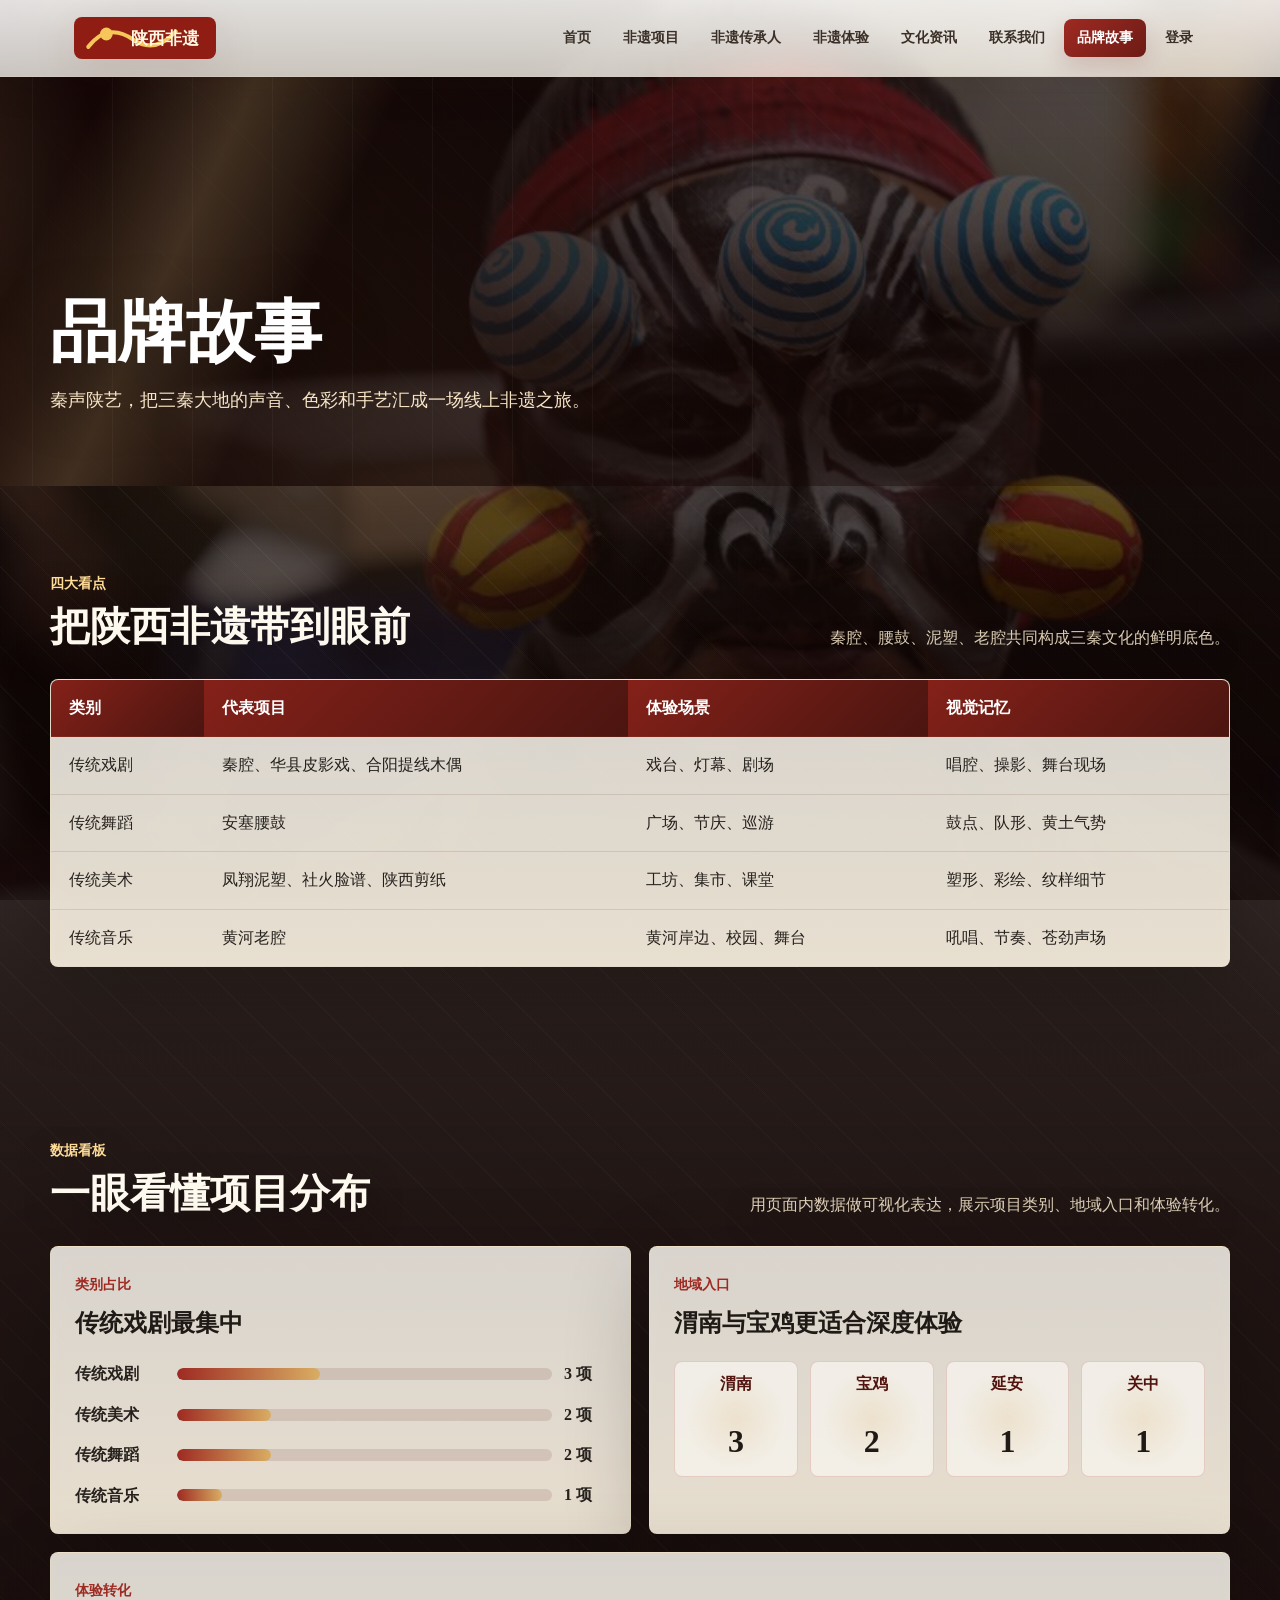
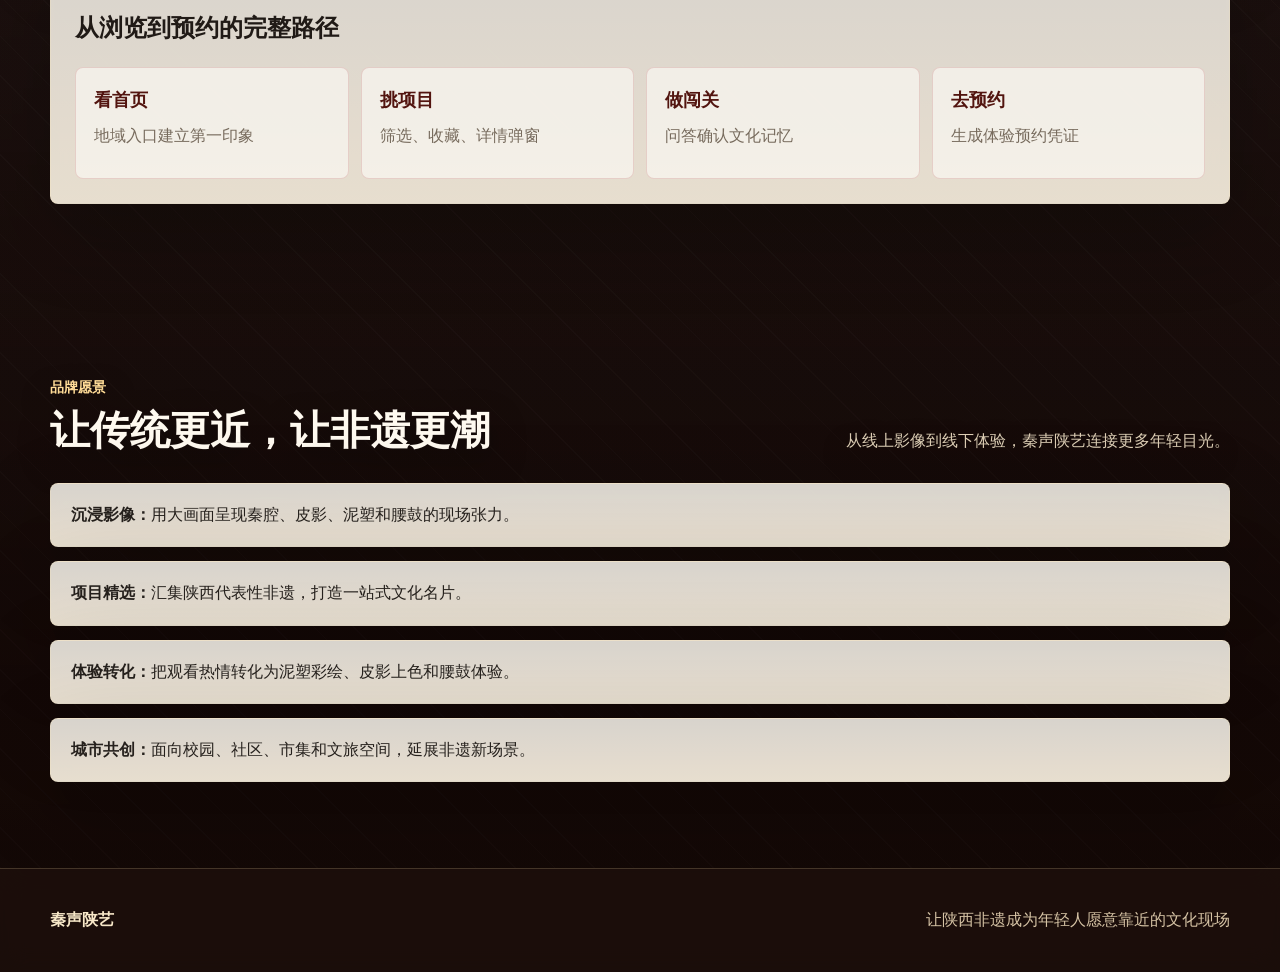
==== about.html @ 2eaa3733 "完善陕西非遗网站" ====
<!DOCTYPE html>
<html lang="zh-CN">
<head>
  <meta charset="UTF-8">
  <meta name="viewport" content="width=device-width, initial-scale=1.0">
  <title>品牌故事 - 陕西非遗传播与互动平台</title>
  <link rel="stylesheet" href="css/reset.css?v=20260601a">
  <link rel="stylesheet" href="css/common.css?v=20260605b">
  <link rel="stylesheet" href="css/pages.css?v=20260605e">
  <link rel="stylesheet" href="css/responsive.css?v=20260605a">
</head>
<body class="about-body immersive-body">
  <header class="site-header">
    <nav class="nav-wrap">
      <a class="brand" href="index.html"><img src="img/logo.svg" alt="秦声陕艺 logo"></a>
      <button class="nav-toggle" type="button" aria-label="打开导航" aria-expanded="false">☰</button>
      <ul class="nav-list">
        <li><a class="nav-link" href="index.html">首页</a></li>
        <li><a class="nav-link" href="projects.html">非遗项目</a></li>
        <li><a class="nav-link" href="inheritors.html">非遗传承人</a></li>
        <li><a class="nav-link" href="experience.html">非遗体验</a></li>
        <li><a class="nav-link" href="news.html">文化资讯</a></li>
        <li><a class="nav-link" href="contact.html">联系我们</a></li>
        <li><a class="nav-link" href="about.html">品牌故事</a></li>
        <li><a class="nav-link" href="login.html">登录</a></li>
      </ul>
    </nav>
  </header>
  <main class="main immersive-page about-page">
    <section class="page-hero about-hero">
      <div class="container">
        <h1>品牌故事</h1>
        <p>秦声陕艺，把三秦大地的声音、色彩和手艺汇成一场线上非遗之旅。</p>
      </div>
    </section>
    <section class="section">
      <div class="container">
        <div class="section-head">
          <div>
            <p class="eyebrow">四大看点</p>
            <h2 class="section-title">把陕西非遗带到眼前</h2>
          </div>
          <p class="section-desc">秦腔、腰鼓、泥塑、老腔共同构成三秦文化的鲜明底色。</p>
        </div>
        <div class="table-wrap">
          <table>
            <thead>
              <tr>
                <th>类别</th>
                <th>代表项目</th>
                <th>体验场景</th>
                <th>视觉记忆</th>
              </tr>
            </thead>
            <tbody>
              <tr><td>传统戏剧</td><td>秦腔、华县皮影戏、合阳提线木偶</td><td>戏台、灯幕、剧场</td><td>唱腔、操影、舞台现场</td></tr>
              <tr><td>传统舞蹈</td><td>安塞腰鼓</td><td>广场、节庆、巡游</td><td>鼓点、队形、黄土气势</td></tr>
              <tr><td>传统美术</td><td>凤翔泥塑、社火脸谱、陕西剪纸</td><td>工坊、集市、课堂</td><td>塑形、彩绘、纹样细节</td></tr>
              <tr><td>传统音乐</td><td>黄河老腔</td><td>黄河岸边、校园、舞台</td><td>吼唱、节奏、苍劲声场</td></tr>
            </tbody>
          </table>
        </div>
      </div>
    </section>
    <section class="section stats-section">
      <div class="container">
        <div class="section-head">
          <div>
            <p class="eyebrow">数据看板</p>
            <h2 class="section-title">一眼看懂项目分布</h2>
          </div>
          <p class="section-desc">用页面内数据做可视化表达，展示项目类别、地域入口和体验转化。</p>
        </div>
        <div class="stats-grid">
          <article class="stat-panel">
            <span>类别占比</span>
            <h3>传统戏剧最集中</h3>
            <div class="stat-bars">
              <div class="stat-bar" style="--value: 38%"><b>传统戏剧</b><i></i><em>3 项</em></div>
              <div class="stat-bar" style="--value: 25%"><b>传统美术</b><i></i><em>2 项</em></div>
              <div class="stat-bar" style="--value: 25%"><b>传统舞蹈</b><i></i><em>2 项</em></div>
              <div class="stat-bar" style="--value: 12%"><b>传统音乐</b><i></i><em>1 项</em></div>
            </div>
          </article>
          <article class="stat-panel">
            <span>地域入口</span>
            <h3>渭南与宝鸡更适合深度体验</h3>
            <div class="region-rings" aria-label="地域项目分布">
              <div><strong>渭南</strong><b>3</b></div>
              <div><strong>宝鸡</strong><b>2</b></div>
              <div><strong>延安</strong><b>1</b></div>
              <div><strong>关中</strong><b>1</b></div>
            </div>
          </article>
          <article class="stat-panel wide">
            <span>体验转化</span>
            <h3>从浏览到预约的完整路径</h3>
            <ol class="flow-steps">
              <li><b>看首页</b><span>地域入口建立第一印象</span></li>
              <li><b>挑项目</b><span>筛选、收藏、详情弹窗</span></li>
              <li><b>做闯关</b><span>问答确认文化记忆</span></li>
              <li><b>去预约</b><span>生成体验预约凭证</span></li>
            </ol>
          </article>
        </div>
      </div>
    </section>
    <section class="section alt">
      <div class="container">
        <div class="section-head">
          <div>
            <p class="eyebrow">品牌愿景</p>
            <h2 class="section-title">让传统更近，让非遗更潮</h2>
          </div>
          <p class="section-desc">从线上影像到线下体验，秦声陕艺连接更多年轻目光。</p>
        </div>
        <ul class="source-list">
          <li><strong>沉浸影像：</strong>用大画面呈现秦腔、皮影、泥塑和腰鼓的现场张力。</li>
          <li><strong>项目精选：</strong>汇集陕西代表性非遗，打造一站式文化名片。</li>
          <li><strong>体验转化：</strong>把观看热情转化为泥塑彩绘、皮影上色和腰鼓体验。</li>
          <li><strong>城市共创：</strong>面向校园、社区、市集和文旅空间，延展非遗新场景。</li>
        </ul>
      </div>
    </section>
  </main>
  <footer class="site-footer"><div class="footer-inner"><strong>秦声陕艺</strong><p>让陕西非遗成为年轻人愿意靠近的文化现场</p></div></footer>
  <script src="js/main.js?v=20260528d"></script>
</body>
</html>
---- css/common.css ----
:root {
  --red: #9e2a22;
  --red-dark: #52140f;
  --gold: #d9ad63;
  --teal: #164844;
  --ink: #201a16;
  --muted: #776b5d;
  --paper: #f5efe3;
  --white: #fffdfa;
  --line: rgba(107, 76, 45, 0.16);
  --line-strong: rgba(126, 88, 47, 0.28);
  --shadow: 0 24px 70px rgba(42, 25, 13, 0.14);
  --shadow-deep: 0 34px 100px rgba(25, 14, 8, 0.28);
  --motion: cubic-bezier(0.22, 1, 0.36, 1);
}

body {
  background:
    radial-gradient(circle at 10% 0%, rgba(217, 173, 99, 0.18), transparent 34rem),
    radial-gradient(circle at 92% 18%, rgba(22, 72, 68, 0.12), transparent 30rem),
    linear-gradient(180deg, #fbf7ef 0%, #f2eadc 100%);
}

body::before {
  content: "";
  position: fixed;
  inset: 0;
  z-index: -1;
  pointer-events: none;
  background-image:
    linear-gradient(rgba(86, 55, 26, 0.035) 1px, transparent 1px),
    linear-gradient(90deg, rgba(86, 55, 26, 0.026) 1px, transparent 1px);
  background-size: 46px 46px;
  mask-image: linear-gradient(180deg, rgba(0, 0, 0, 0.86), transparent 78%);
}

.site-header {
  position: fixed;
  top: 0;
  left: 0;
  z-index: 50;
  width: 100%;
  background:
    linear-gradient(180deg, rgba(255, 253, 250, 0.88), rgba(255, 249, 239, 0.78));
  border-bottom: 1px solid rgba(126, 88, 47, 0.16);
  box-shadow: 0 12px 38px rgba(45, 25, 12, 0.08);
  backdrop-filter: blur(18px) saturate(1.18);
}

.site-header::after {
  content: "";
  position: absolute;
  left: 0;
  right: 0;
  bottom: -1px;
  height: 1px;
  background: linear-gradient(90deg, transparent, rgba(199, 150, 65, 0.9), transparent);
  transform: translateX(-100%);
  animation: headerTrace 3600ms ease-in-out infinite;
}

.nav-wrap {
  display: flex;
  align-items: center;
  justify-content: space-between;
  gap: 24px;
  max-width: 1180px;
  height: 76px;
  margin: 0 auto;
  padding: 0 24px;
}

.brand {
  display: inline-flex;
  align-items: center;
  gap: 10px;
  font-weight: 800;
  color: var(--red-dark);
  white-space: nowrap;
}

.brand img {
  width: 142px;
  height: auto;
  filter: drop-shadow(0 10px 20px rgba(82, 20, 15, 0.1));
}

.nav-toggle {
  display: none;
  width: 42px;
  height: 42px;
  border: 1px solid var(--line);
  border-radius: 8px;
  background: var(--white);
  color: var(--red-dark);
}

.nav-list {
  display: flex;
  align-items: center;
  gap: 6px;
  padding: 0;
  list-style: none;
}

.nav-link {
  display: inline-flex;
  align-items: center;
  min-height: 38px;
  padding: 0 13px;
  border-radius: 8px;
  color: #3b3028;
  font-size: 14px;
  font-weight: 700;
  transition: color 180ms ease, background-color 180ms ease, transform 180ms ease, box-shadow 180ms ease;
}

.nav-link:hover,
.nav-link.active {
  color: #fff;
  background: linear-gradient(135deg, var(--red), #6d1b15);
  box-shadow: 0 10px 24px rgba(110, 29, 21, 0.18);
}

.nav-link:hover {
  transform: translateY(-1px);
}

.main {
  padding-top: 76px;
}

.section {
  padding: 86px 24px;
}

.section.alt {
  background:
    linear-gradient(135deg, rgba(255, 253, 250, 0.62), rgba(236, 223, 199, 0.68)),
    #f5eddd;
}

.container {
  max-width: 1180px;
  margin: 0 auto;
}

.section-head {
  display: flex;
  align-items: end;
  justify-content: space-between;
  gap: 24px;
  margin-bottom: 28px;
  animation: softRise 520ms var(--motion) both;
}

.eyebrow {
  margin-bottom: 8px;
  color: var(--red);
  font-size: 14px;
  font-weight: 800;
  letter-spacing: 0;
}

.section-title {
  color: var(--ink);
  font-size: 40px;
  line-height: 1.2;
  letter-spacing: 0;
}

.section-desc {
  max-width: 620px;
  color: var(--muted);
}

.nowrap {
  display: inline-block;
  white-space: nowrap;
}

.btn {
  position: relative;
  overflow: hidden;
  display: inline-flex;
  align-items: center;
  justify-content: center;
  min-height: 44px;
  padding: 0 20px;
  border: 1px solid rgba(122, 30, 23, 0.92);
  border-radius: 8px;
  background:
    linear-gradient(135deg, #a83229, #6c1c16 72%),
    var(--red);
  color: #fff;
  font-weight: 800;
  box-shadow: 0 14px 32px rgba(111, 29, 20, 0.2), inset 0 1px 0 rgba(255, 238, 200, 0.22);
  transition: transform 180ms ease, box-shadow 180ms ease, background-color 180ms ease, border-color 180ms ease;
}

.btn::before {
  content: "";
  position: absolute;
  inset: -40% -70%;
  background: linear-gradient(110deg, transparent 35%, rgba(255, 232, 175, 0.45), transparent 65%);
  transform: translateX(-65%) rotate(8deg);
  transition: transform 520ms var(--motion);
}

.btn:hover::before {
  transform: translateX(65%) rotate(8deg);
}

.btn > * {
  position: relative;
}

.btn.secondary {
  border-color: rgba(128, 85, 38, 0.34);
  background: rgba(255, 253, 250, 0.68);
  color: var(--red-dark);
  box-shadow: inset 0 1px 0 rgba(255, 255, 255, 0.72);
  backdrop-filter: blur(10px);
}

.btn:hover {
  transform: translateY(-1px);
  box-shadow: 0 20px 42px rgba(101, 26, 19, 0.22), inset 0 1px 0 rgba(255, 238, 200, 0.24);
}

.grid {
  display: grid;
  gap: 22px;
}

.grid.three {
  grid-template-columns: repeat(3, minmax(0, 1fr));
}

.grid.four {
  grid-template-columns: repeat(4, minmax(0, 1fr));
}

.card {
  position: relative;
  overflow: hidden;
  border: 1px solid var(--line);
  border-radius: 8px;
  background:
    linear-gradient(180deg, rgba(255, 255, 255, 0.86), rgba(255, 250, 241, 0.96)),
    var(--white);
  box-shadow: 0 12px 36px rgba(65, 39, 20, 0.08);
  animation: softRise 520ms var(--motion) both;
  transition: transform 260ms var(--motion), box-shadow 260ms var(--motion), border-color 260ms ease;
}

.card-media {
  width: 100%;
  aspect-ratio: 16 / 10;
  object-fit: cover;
  filter: saturate(0.98) contrast(1.04);
  transition: transform 600ms var(--motion);
}

.card:hover {
  border-color: rgba(217, 173, 99, 0.72);
  transform: translateY(-7px) scale(1.01);
  box-shadow: 0 28px 76px rgba(58, 34, 17, 0.18);
}

.card:hover .card-media {
  transform: scale(1.025);
}

.card-body {
  position: relative;
  z-index: 2;
  padding: 22px;
}

.card h3 {
  margin-bottom: 8px;
  color: #31231d;
  font-size: 21px;
}

.tag-row {
  display: flex;
  flex-wrap: wrap;
  gap: 8px;
  margin-top: 14px;
}

.tag {
  display: inline-flex;
  align-items: center;
  min-height: 28px;
  padding: 0 10px;
  border: 1px solid rgba(139, 94, 43, 0.22);
  border-radius: 6px;
  background: rgba(255, 247, 232, 0.72);
  color: #68411f;
  font-size: 13px;
  font-weight: 700;
}

.media-source {
  margin-top: 12px;
  color: #8b7a6a;
  font-size: 12px;
}

.grid .card:nth-child(2),
.news-list li:nth-child(2),
.timeline li:nth-child(2),
.source-list li:nth-child(2) {
  animation-delay: 70ms;
}

.grid .card:nth-child(3),
.news-list li:nth-child(3),
.timeline li:nth-child(3),
.source-list li:nth-child(3) {
  animation-delay: 130ms;
}

.grid .card:nth-child(4),
.news-list li:nth-child(4),
.timeline li:nth-child(4),
.source-list li:nth-child(4) {
  animation-delay: 190ms;
}

.page-hero {
  position: relative;
  min-height: 410px;
  display: grid;
  align-items: end;
  padding: 134px 24px 70px;
  color: #fff;
  background:
    linear-gradient(90deg, rgba(48, 12, 8, 0.86), rgba(48, 12, 8, 0.34)),
    url("../img/materials/hd/xian-heritage-market/xian-market-xinhua-07.jpg") center / cover;
  overflow: hidden;
}

.page-hero::before {
  content: "";
  position: absolute;
  inset: -3%;
  background: inherit;
  transform: scale(1.04);
  animation: heroDrift 9000ms var(--motion) both;
}

.page-hero::after {
  content: "";
  position: absolute;
  inset: 0;
  background:
    radial-gradient(circle at 18% 28%, rgba(255, 219, 151, 0.22), transparent 20rem),
    linear-gradient(115deg, transparent 0 38%, rgba(255, 222, 146, 0.18) 48%, transparent 58%),
    repeating-linear-gradient(90deg, rgba(255, 255, 255, 0.035) 0 1px, transparent 1px 80px);
  mix-blend-mode: screen;
  transform: translateX(-35%);
  animation: lightSweep 5600ms ease-in-out infinite;
  pointer-events: none;
}

.page-hero .container {
  position: relative;
  z-index: 1;
  animation: softRise 620ms var(--motion) both;
}

.projects-hero {
  background:
    linear-gradient(90deg, rgba(32, 9, 6, 0.9), rgba(32, 9, 6, 0.42) 58%, rgba(15, 6, 4, 0.38));
}

.inheritors-hero {
  background:
    linear-gradient(90deg, rgba(48, 12, 8, 0.9), rgba(48, 12, 8, 0.3)),
    url("../img/materials/hd/huaxian-shadow/huazhou-xinhua-2025-05.png") center / cover;
}

.experience-hero {
  background:
    linear-gradient(90deg, rgba(48, 12, 8, 0.86), rgba(48, 12, 8, 0.32)),
    url("../img/materials/hd/fengxiang-clay/fengxiang-xinhua-video-poster.png") center / cover;
}

.news-hero {
  background:
    linear-gradient(90deg, rgba(48, 12, 8, 0.86), rgba(48, 12, 8, 0.3)),
    url("../img/materials/hd/yulin-heritage-fair/yulin-fair-photo-xinhua-05.jpg") center / cover;
}

.about-hero {
  background:
    linear-gradient(90deg, rgba(48, 12, 8, 0.88), rgba(48, 12, 8, 0.3)),
    url("../img/materials/hd/longzhou-shehuo/longzhou-shehuo-xinhua-01.jpg") center / cover;
}

.contact-hero {
  background:
    linear-gradient(90deg, rgba(48, 12, 8, 0.86), rgba(48, 12, 8, 0.28)),
    url("../img/materials/hd/yulin-heritage-fair/yulin-fair-photo-xinhua-08.jpg") center / cover;
}

.page-hero .container {
  width: 100%;
}

.page-hero h1 {
  max-width: 760px;
  font-family: var(--display-font);
  font-size: 68px;
  font-weight: 700;
  line-height: 1.05;
  text-shadow: 0 26px 72px rgba(0, 0, 0, 0.42);
}

.page-hero p {
  max-width: 650px;
  margin-top: 18px;
  color: #f8e6c7;
  font-size: 18px;
}

.info-list {
  display: grid;
  gap: 12px;
}

.info-list li {
  padding-left: 4px;
}

.table-wrap {
  overflow-x: auto;
  border: 1px solid var(--line);
  border-radius: 8px;
  background: rgba(255, 253, 250, 0.9);
  box-shadow: var(--shadow);
  animation: softRise 520ms var(--motion) both;
}

table {
  width: 100%;
  border-collapse: collapse;
  min-width: 720px;
}

th,
td {
  padding: 15px 18px;
  border-bottom: 1px solid var(--line);
  text-align: left;
}

th {
  background: linear-gradient(135deg, #842119, #4b1510);
  color: #fff;
}

tr:last-child td {
  border-bottom: 0;
}

.form-panel {
  display: grid;
  gap: 18px;
  padding: 30px;
  border: 1px solid var(--line);
  border-radius: 8px;
  background:
    linear-gradient(180deg, rgba(255, 255, 255, 0.9), rgba(255, 249, 239, 0.94)),
    var(--white);
  box-shadow: var(--shadow);
  animation: softRise 520ms var(--motion) both;
}

.form-grid {
  display: grid;
  grid-template-columns: repeat(2, minmax(0, 1fr));
  gap: 18px;
}

.field {
  display: grid;
  gap: 7px;
}

.field.full {
  grid-column: 1 / -1;
}

.field label {
  font-weight: 800;
}

.field input,
.field select,
.field textarea {
  width: 100%;
  min-height: 44px;
  padding: 9px 12px;
  border: 1px solid rgba(126, 88, 47, 0.24);
  border-radius: 8px;
  background: rgba(255, 253, 250, 0.86);
  color: var(--ink);
  transition: border-color 180ms ease, box-shadow 180ms ease, background-color 180ms ease;
}

.field input:focus,
.field select:focus,
.field textarea:focus,
.filter-panel input:focus,
.filter-panel select:focus {
  outline: none;
  border-color: var(--gold);
  background: #fffdf8;
  box-shadow: 0 0 0 4px rgba(199, 150, 65, 0.18);
}

.field textarea {
  min-height: 112px;
  resize: vertical;
}

.choice-row {
  display: flex;
  flex-wrap: wrap;
  gap: 12px 20px;
}

.choice-row label {
  display: inline-flex;
  align-items: center;
  gap: 6px;
  font-weight: 600;
}

.error {
  min-height: 20px;
  color: #b2251a;
  font-size: 13px;
}

.success {
  color: #186a35;
  font-weight: 800;
}

.site-footer {
  padding: 38px 24px;
  background:
    linear-gradient(135deg, #2b1711, #122f2d);
  color: #f7e7c8;
  animation: softRise 520ms var(--motion) both;
}

.footer-inner {
  display: flex;
  align-items: center;
  justify-content: space-between;
  gap: 18px;
  max-width: 1180px;
  margin: 0 auto;
}

.footer-inner p {
  color: #d6c3a5;
}

@keyframes softRise {
  from {
    opacity: 0.01;
    transform: translateY(14px);
  }

  to {
    opacity: 1;
    transform: translateY(0);
  }
}

@keyframes headerTrace {
  0%,
  34% {
    transform: translateX(-100%);
  }

  70%,
  100% {
    transform: translateX(100%);
  }
}

@keyframes heroDrift {
  from {
    transform: scale(1.08) translateX(-1.2%);
  }

  to {
    transform: scale(1.02) translateX(0);
  }
}

@keyframes lightSweep {
  0%,
  28% {
    transform: translateX(-42%);
    opacity: 0;
  }

  46% {
    opacity: 1;
  }

  78%,
  100% {
    transform: translateX(42%);
    opacity: 0;
  }
}

@keyframes patternMove {
  from {
    background-position: 0 0, 0 0, 0 0;
  }

  to {
    background-position: 0 0, 72px 72px, 0 0;
  }
}

@keyframes modalIn {
  from {
    opacity: 0.01;
    transform: translateY(12px) scale(0.985);
  }

  to {
    opacity: 1;
    transform: translateY(0) scale(1);
  }
}

@keyframes backdropIn {
  from {
    opacity: 0.01;
  }

  to {
    opacity: 1;
  }
}

@media (max-width: 680px) {
  .section-title {
    font-size: 28px;
  }

  .page-hero h1 {
    font-size: 42px;
  }
}

@media (prefers-reduced-motion: reduce) {
  *,
  *::before,
  *::after {
    scroll-behavior: auto !important;
    transition-duration: 0.01ms !important;
    animation-duration: 0.01ms !important;
    animation-iteration-count: 1 !important;
  }
}
---- css/pages.css ----
.immersive-body {
  --immersive-bg: url("../img/materials/hd/xian-heritage-market/xian-market-xinhua-08.jpg");
  background:
    radial-gradient(circle at 24% 16%, rgba(217, 173, 99, 0.16), transparent 24rem),
    linear-gradient(180deg, rgba(18, 7, 5, 0.44), rgba(18, 7, 5, 0.78) 48%, rgba(18, 7, 5, 0.92)),
    var(--immersive-bg) center top / cover fixed;
}

.projects-body {
  --immersive-bg: url("../img/materials/hd/xian-heritage-market/xian-market-xinhua-08.jpg");
}

.inheritors-body {
  --immersive-bg: url("../img/materials/hd/huaxian-shadow/huazhou-xinhua-2025-05.png");
}

.inheritors-page {
  background:
    linear-gradient(180deg, rgba(18, 7, 5, 0.04), rgba(18, 7, 5, 0.46) 40%, rgba(18, 7, 5, 0.72));
}

.inheritors-page .inheritors-hero {
  background: linear-gradient(90deg, rgba(19, 7, 5, 0.92), rgba(19, 7, 5, 0.48) 58%, rgba(19, 7, 5, 0.18));
}

.inheritors-page .section {
  margin-top: 0;
  background: transparent;
}

.experience-body {
  --immersive-bg: url("../img/materials/hd/fengxiang-clay/fengxiang-xinhua-video-poster.png");
}

.news-body {
  --immersive-bg: url("../img/materials/hd/yulin-heritage-fair/yulin-fair-photo-xinhua-05.jpg");
}

.contact-body {
  --immersive-bg: url("../img/materials/hd/yulin-heritage-fair/yulin-fair-photo-xinhua-08.jpg");
}

.about-body {
  --immersive-bg: url("../img/materials/hd/longzhou-shehuo/longzhou-shehuo-xinhua-01.jpg");
}

.immersive-page {
  position: relative;
  isolation: isolate;
  min-height: 100vh;
  background:
    linear-gradient(180deg, rgba(18, 7, 5, 0.06), rgba(18, 7, 5, 0.52) 42%, rgba(18, 7, 5, 0.74));
}

.immersive-page::before {
  content: "";
  position: absolute;
  inset: 0;
  z-index: -1;
  pointer-events: none;
  background:
    linear-gradient(180deg, transparent 0 20%, rgba(18, 7, 5, 0.34) 42%, rgba(18, 7, 5, 0.66) 100%),
    repeating-linear-gradient(45deg, rgba(255, 255, 255, 0.035) 0 1px, transparent 1px 28px);
}

.immersive-page .page-hero {
  background: linear-gradient(90deg, rgba(22, 7, 5, 0.9), rgba(22, 7, 5, 0.44) 58%, rgba(22, 7, 5, 0.24));
}

.immersive-page .page-hero::before {
  display: none;
}

.immersive-page > .section,
.immersive-page > .section.alt {
  background: transparent;
}

.immersive-page .section-head {
  color: #fff8ec;
  text-shadow: 0 14px 36px rgba(0, 0, 0, 0.36);
}

.immersive-page .section-title {
  color: #fffaf0;
}

.immersive-page .section-desc,
.immersive-page #projectCount {
  color: rgba(255, 240, 211, 0.86);
  text-shadow: 0 12px 34px rgba(0, 0, 0, 0.34);
}

.immersive-page .eyebrow {
  color: #ffdc97;
}

.filter-panel {
  display: grid;
  grid-template-columns: 1.25fr 1fr 1fr 1fr;
  gap: 14px;
  margin-bottom: 24px;
  padding: 20px;
  border: 1px solid var(--line);
  border-radius: 8px;
  background:
    linear-gradient(180deg, rgba(255, 255, 255, 0.9), rgba(255, 248, 236, 0.94)),
    var(--white);
  box-shadow: var(--shadow);
  animation: softRise 520ms var(--motion) both;
}

.wish-panel {
  display: flex;
  align-items: center;
  justify-content: space-between;
  gap: 18px;
  margin: 18px 0 4px;
  padding: 20px;
  border: 1px solid rgba(255, 231, 177, 0.22);
  border-radius: 8px;
  background:
    linear-gradient(180deg, rgba(255, 252, 244, 0.84), rgba(255, 246, 229, 0.78));
  box-shadow: 0 22px 72px rgba(0, 0, 0, 0.2);
  backdrop-filter: blur(10px) saturate(1.08);
}

.wish-panel h2 {
  color: var(--ink);
  font-size: 22px;
}

.wish-list-view {
  display: flex;
  flex-wrap: wrap;
  justify-content: flex-end;
  gap: 8px;
  max-width: 560px;
}

.wish-empty {
  max-width: 430px;
  color: var(--muted);
}

.wish-chip {
  min-height: 34px;
  padding: 0 12px;
  border: 1px solid rgba(155, 36, 27, 0.24);
  border-radius: 8px;
  background: rgba(255, 253, 250, 0.78);
  color: var(--red-dark);
  font-weight: 800;
  transition: transform 180ms ease, border-color 180ms ease, background-color 180ms ease;
}

.wish-chip:hover {
  border-color: var(--red);
  background: rgba(255, 253, 250, 0.96);
  transform: translateY(-1px);
}

.project-card mark {
  padding: 0 2px;
  border-radius: 4px;
  background: rgba(217, 173, 99, 0.34);
  color: var(--red-dark);
}

.projects-page .filter-panel {
  border-color: rgba(255, 231, 177, 0.24);
  background:
    linear-gradient(180deg, rgba(255, 252, 244, 0.82), rgba(255, 246, 229, 0.74));
  box-shadow: 0 28px 90px rgba(0, 0, 0, 0.24);
  backdrop-filter: blur(14px) saturate(1.12);
}

.projects-page .filter-panel input,
.projects-page .filter-panel select {
  border-color: rgba(126, 88, 47, 0.28);
  background: rgba(255, 253, 250, 0.84);
}

.filter-panel input,
.filter-panel select {
  width: 100%;
  min-height: 46px;
  padding: 9px 14px;
  border: 1px solid rgba(126, 88, 47, 0.24);
  border-radius: 8px;
  background: rgba(255, 253, 250, 0.88);
  color: var(--ink);
  transition: border-color 180ms ease, box-shadow 180ms ease;
}

.filter-panel:focus-within {
  box-shadow: 0 18px 44px rgba(77, 42, 23, 0.09);
}

.project-card {
  position: relative;
  display: flex;
  flex-direction: column;
  cursor: pointer;
}

.projects-page .project-card {
  border-color: rgba(255, 231, 177, 0.22);
  background:
    linear-gradient(180deg, rgba(255, 252, 244, 0.84), rgba(255, 246, 229, 0.9));
  box-shadow: 0 26px 84px rgba(0, 0, 0, 0.24);
  backdrop-filter: blur(10px) saturate(1.08);
}

.projects-page .project-card:hover {
  border-color: rgba(255, 218, 146, 0.56);
  box-shadow: 0 34px 100px rgba(0, 0, 0, 0.3);
}

.immersive-page .card,
.immersive-page .activity,
.immersive-page .video-panel,
.immersive-page .quiz-panel,
.immersive-page .news-list li,
.immersive-page .contact-item,
.immersive-page .source-list li,
.immersive-page .table-wrap,
.immersive-page .form-panel {
  border-color: rgba(255, 231, 177, 0.22);
  background:
    linear-gradient(180deg, rgba(255, 252, 244, 0.84), rgba(255, 246, 229, 0.9));
  box-shadow: 0 26px 84px rgba(0, 0, 0, 0.24);
  backdrop-filter: blur(10px) saturate(1.08);
}

.immersive-page .card:hover,
.immersive-page .activity:hover,
.immersive-page .news-list li:hover {
  border-color: rgba(255, 218, 146, 0.56);
  box-shadow: 0 34px 100px rgba(0, 0, 0, 0.3);
}

.immersive-page .map-box {
  border-color: rgba(255, 231, 177, 0.26);
  background:
    linear-gradient(135deg, rgba(255, 248, 234, 0.72), rgba(240, 225, 196, 0.62)),
    repeating-linear-gradient(45deg, transparent 0 18px, rgba(143, 29, 20, 0.08) 18px 20px);
  box-shadow: 0 26px 84px rgba(0, 0, 0, 0.24);
  backdrop-filter: blur(10px) saturate(1.08);
}

.immersive-body .site-footer {
  position: relative;
  z-index: 1;
  border-top: 1px solid rgba(255, 231, 177, 0.18);
  background: rgba(24, 10, 6, 0.76);
  backdrop-filter: blur(12px) saturate(1.08);
}

.project-card .card-body {
  display: grid;
  align-content: start;
  flex: 1;
}

.project-card ul {
  display: flex;
  flex-wrap: wrap;
  gap: 8px;
  margin-top: 12px;
  padding-left: 0;
  list-style: none;
}

.project-card li {
  display: inline-flex;
  min-height: 28px;
  align-items: center;
  padding: 0 10px;
  border: 1px solid rgba(139, 94, 43, 0.22);
  border-radius: 6px;
  background: rgba(255, 247, 232, 0.72);
  color: #68411f;
  font-size: 13px;
  font-weight: 700;
}

.project-card[hidden],
.inheritor-card[hidden] {
  display: none;
}

.project-card:focus-visible,
.inheritor-card:focus-visible {
  outline: 3px solid rgba(155, 36, 27, 0.38);
  outline-offset: 4px;
}

.inheritor-filter-panel {
  margin: 0 0 16px;
}

.inheritor-card .card-body {
  display: grid;
  align-content: start;
  flex: 1;
}

.inheritor-meta {
  width: fit-content;
  margin-bottom: 8px;
  padding: 5px 9px;
  border: 1px solid rgba(139, 94, 43, 0.22);
  border-radius: 6px;
  background: rgba(255, 247, 232, 0.78);
  color: #7b241c;
  font-size: 13px;
  font-weight: 900;
}

.photo-caption {
  margin: 0;
  padding: 8px 14px;
  border-top: 1px solid rgba(255, 255, 255, 0.55);
  border-bottom: 1px solid rgba(139, 94, 43, 0.12);
  background: rgba(36, 18, 9, 0.7);
  color: #f8e6c7;
  font-size: 12px;
  line-height: 1.45;
}

.inheritor-card .info-list {
  display: flex;
  flex-wrap: wrap;
  gap: 8px;
  margin-top: 14px;
  padding-left: 0;
  list-style: none;
}

.inheritor-card .info-list li {
  display: inline-flex;
  min-height: 28px;
  align-items: center;
  padding: 0 10px;
  border: 1px solid rgba(139, 94, 43, 0.18);
  border-radius: 6px;
  background: rgba(255, 255, 255, 0.56);
  color: #68411f;
  font-size: 13px;
  font-weight: 700;
}

.inheritor-card .source-link {
  margin-top: auto;
  padding-top: 14px;
}

.project-meta {
  display: flex;
  flex-wrap: wrap;
  gap: 8px 14px;
  margin: 10px 0;
  color: var(--muted);
  font-size: 14px;
}

.project-detail-btn {
  display: inline-flex;
  align-items: center;
  justify-content: center;
  min-height: 36px;
  margin-top: 14px;
  padding: 0 12px;
  border: 1px solid rgba(155, 36, 27, 0.28);
  border-radius: 8px;
  background: linear-gradient(180deg, #fff9ec, #f5ead6);
  color: var(--red);
  font-weight: 800;
  transition: border-color 180ms ease, color 180ms ease, transform 180ms ease, background-color 180ms ease;
}

.project-card:hover .project-detail-btn,
.inheritor-card:hover .project-detail-btn,
.project-detail-btn:focus-visible {
  border-color: var(--red);
  background: #fffdf9;
  color: var(--red-dark);
  transform: translateY(-1px);
}

.inheritor-modal .modal-experience {
  font-weight: 700;
}

.project-modal[hidden] {
  display: none;
}

.project-modal {
  position: fixed;
  inset: 0;
  z-index: 100;
  display: grid;
  place-items: center;
  padding: 24px;
}

.project-modal-backdrop {
  position: absolute;
  inset: 0;
  background: rgba(18, 9, 6, 0.72);
  backdrop-filter: blur(10px) saturate(1.08);
  animation: backdropIn 200ms ease both;
}

.project-modal-card {
  position: relative;
  z-index: 1;
  display: grid;
  grid-template-columns: minmax(280px, 0.92fr) minmax(320px, 1fr);
  width: min(960px, 100%);
  max-height: min(720px, calc(100vh - 48px));
  overflow: auto;
  border-radius: 8px;
  border: 1px solid rgba(255, 230, 178, 0.22);
  background:
    linear-gradient(180deg, rgba(255, 255, 255, 0.92), rgba(255, 248, 236, 0.98)),
    var(--white);
  box-shadow: var(--shadow-deep);
  animation: modalIn 260ms var(--motion) both;
}

.project-modal-image {
  width: 100%;
  height: 100%;
  min-height: 420px;
  object-fit: cover;
  background: #1d1410;
}

.project-modal-body {
  display: grid;
  align-content: start;
  gap: 14px;
  padding: 30px;
}

.modal-close {
  position: absolute;
  top: 12px;
  right: 12px;
  z-index: 2;
  width: 40px;
  height: 40px;
  border: 1px solid rgba(255, 255, 255, 0.62);
  border-radius: 8px;
  background: rgba(43, 23, 17, 0.72);
  color: #fff;
  font-size: 24px;
  line-height: 1;
  transition: transform 180ms ease, background-color 180ms ease;
}

.modal-close:hover {
  background: rgba(95, 23, 17, 0.9);
  transform: rotate(90deg);
}

.modal-meta {
  color: var(--red);
  font-size: 14px;
  font-weight: 800;
}

.modal-highlights {
  display: grid;
  gap: 8px;
  padding-left: 18px;
}

.modal-detail-grid {
  display: grid;
  grid-template-columns: repeat(2, minmax(0, 1fr));
  gap: 12px;
}

.modal-detail-block {
  padding: 14px;
  border: 1px solid rgba(139, 94, 43, 0.16);
  border-radius: 8px;
  background:
    linear-gradient(180deg, rgba(255, 253, 248, 0.9), rgba(247, 235, 214, 0.66)),
    rgba(255, 255, 255, 0.72);
}

.modal-detail-block h3 {
  margin-bottom: 8px;
  color: #7b241c;
  font-size: 14px;
  font-weight: 900;
}

.modal-detail-block p,
.modal-detail-block li {
  color: #5e4738;
  font-size: 14px;
  line-height: 1.75;
}

.modal-detail-block ol {
  display: grid;
  gap: 4px;
  padding-left: 18px;
}

.modal-experience {
  padding: 12px 14px;
  border-left: 4px solid var(--gold);
  background: linear-gradient(90deg, rgba(255, 247, 229, 0.98), rgba(240, 225, 196, 0.68));
  color: #5d3520;
  font-weight: 800;
}

.modal-actions {
  display: flex;
  flex-wrap: wrap;
  gap: 12px;
  margin-top: 6px;
}

.btn.is-added {
  border-color: #1d7a3a;
  background: #1d7a3a;
}

body.modal-open {
  overflow: hidden;
}

.split {
  display: grid;
  grid-template-columns: minmax(0, 1fr) minmax(320px, 0.7fr);
  gap: 28px;
  align-items: start;
}

.activity-list {
  display: grid;
  gap: 16px;
}

.activity {
  overflow: hidden;
  padding: 22px;
  border: 1px solid var(--line);
  border-radius: 8px;
  background:
    linear-gradient(180deg, rgba(255, 255, 255, 0.9), rgba(255, 248, 236, 0.94)),
    #fffdf9;
  box-shadow: 0 14px 42px rgba(65, 39, 20, 0.08);
  animation: softRise 520ms var(--motion) both;
  transition: transform 240ms var(--motion), box-shadow 240ms var(--motion), border-color 240ms ease;
}

.activity img {
  width: calc(100% + 44px);
  aspect-ratio: 16 / 9;
  object-fit: cover;
  margin: -22px -22px 18px;
  filter: saturate(1.02) contrast(1.04);
  transition: transform 600ms var(--motion);
}

.activity:hover {
  border-color: rgba(217, 173, 99, 0.72);
  box-shadow: 0 24px 70px rgba(58, 34, 17, 0.16);
  transform: translateY(-4px);
}

.activity:hover img {
  transform: scale(1.025);
}

.activity h3 {
  color: var(--red-dark);
}

.activity-status {
  display: inline-flex;
  align-items: center;
  min-height: 28px;
  margin-bottom: 10px;
  padding: 0 10px;
  border-radius: 6px;
  font-size: 13px;
  font-weight: 900;
}

.activity-status.open {
  background: #e7f5e9;
  color: #1d7a3a;
}

.activity-status.hot {
  background: #fff1d8;
  color: #8a4b00;
}

.activity-status.full {
  background: #f2e6df;
  color: #7a3128;
}

.video-panel {
  margin-top: 24px;
  overflow: hidden;
  border: 1px solid var(--line);
  border-radius: 8px;
  background:
    linear-gradient(180deg, rgba(255, 255, 255, 0.9), rgba(255, 248, 236, 0.94)),
    var(--white);
  box-shadow: var(--shadow);
  animation: softRise 520ms var(--motion) both;
}

.video-panel h3,
.video-panel p {
  padding-inline: 18px;
}

.video-panel h3 {
  padding-top: 18px;
  color: var(--red-dark);
}

.video-panel video {
  display: block;
  width: 100%;
  aspect-ratio: 16 / 9;
  margin: 14px 0 0;
  background: #1d1410;
}

.video-panel p {
  padding-bottom: 18px;
  color: var(--muted);
  font-size: 13px;
}

.quiz-panel {
  margin-top: 24px;
  padding: 22px;
  border: 1px solid var(--line);
  border-radius: 8px;
  background:
    linear-gradient(135deg, rgba(255, 248, 234, 0.96), rgba(236, 223, 199, 0.74)),
    #fbf4e6;
  box-shadow: 0 14px 42px rgba(65, 39, 20, 0.08);
  animation: softRise 520ms var(--motion) both;
}

.quiz-options {
  display: grid;
  gap: 10px;
  margin: 14px 0;
}

.quiz-options button {
  min-height: 42px;
  border: 1px solid rgba(126, 88, 47, 0.24);
  border-radius: 8px;
  background: rgba(255, 253, 250, 0.82);
  color: var(--ink);
  text-align: left;
  padding: 8px 12px;
  transition: border-color 160ms ease, transform 160ms ease, background-color 160ms ease;
}

.quiz-options button:hover {
  border-color: var(--red);
  transform: translateX(2px);
}

.quiz-options button:disabled {
  cursor: default;
  transform: none;
}

.quiz-options button.correct {
  border-color: #1d7a3a;
  background: #e7f5e9;
}

.quiz-options button.wrong {
  border-color: #b2251a;
  background: #fde9e6;
}

.quiz-progress {
  color: var(--muted);
  font-size: 14px;
  font-weight: 800;
}

.quiz-restart {
  width: fit-content;
}

.success dl {
  display: grid;
  grid-template-columns: 88px minmax(0, 1fr);
  gap: 4px 12px;
  margin: 10px 0 0;
  padding: 12px;
  border: 1px solid rgba(29, 122, 58, 0.18);
  border-radius: 8px;
  background: rgba(231, 245, 233, 0.72);
}

.success dt {
  color: #42634c;
  font-weight: 800;
}

.success dd {
  margin: 0;
  color: #174f2b;
}

.news-list {
  display: grid;
  gap: 18px;
  padding-left: 0;
  list-style: none;
}

.news-list li {
  position: relative;
  overflow: hidden;
  display: grid;
  grid-template-columns: 220px minmax(0, 1fr);
  gap: 18px;
  align-items: center;
  padding: 20px;
  border: 1px solid var(--line);
  border-radius: 8px;
  background:
    linear-gradient(180deg, rgba(255, 255, 255, 0.9), rgba(255, 248, 236, 0.94)),
    var(--white);
  box-shadow: 0 14px 42px rgba(65, 39, 20, 0.08);
  animation: softRise 520ms var(--motion) both;
  transition: transform 260ms var(--motion), border-color 260ms ease, box-shadow 260ms var(--motion);
}

.news-list li:hover {
  border-color: rgba(199, 150, 65, 0.72);
  box-shadow: 0 18px 42px rgba(77, 42, 23, 0.12);
  transform: translateY(-4px);
}

.news-thumb {
  width: 100%;
  aspect-ratio: 16 / 10;
  object-fit: cover;
  border-radius: 8px;
  box-shadow: 0 16px 38px rgba(44, 25, 12, 0.12);
  transition: transform 650ms var(--motion), filter 260ms ease;
}

.news-list li:hover .news-thumb {
  filter: saturate(1.08) contrast(1.04);
  transform: scale(1.035);
}

.source-link {
  display: inline-flex;
  margin-top: 12px;
  color: var(--red);
  font-weight: 800;
  background-image: linear-gradient(currentColor, currentColor);
  background-position: 0 100%;
  background-repeat: no-repeat;
  background-size: 0 1px;
  transition: background-size 180ms ease;
}

.source-link:hover {
  background-size: 100% 1px;
}

.contact-band {
  display: grid;
  grid-template-columns: repeat(3, minmax(0, 1fr));
  gap: 18px;
}

.contact-item {
  padding: 22px;
  border: 1px solid var(--line);
  border-radius: 8px;
  background:
    linear-gradient(180deg, rgba(255, 255, 255, 0.9), rgba(255, 248, 236, 0.94)),
    var(--white);
  box-shadow: 0 14px 42px rgba(65, 39, 20, 0.08);
  animation: softRise 520ms var(--motion) both;
}

.map-box {
  display: grid;
  place-items: center;
  min-height: 260px;
  border: 1px solid var(--line);
  border-radius: 8px;
  background:
    linear-gradient(135deg, rgba(155, 36, 27, 0.16), rgba(22, 72, 68, 0.12), rgba(219, 169, 79, 0.18)),
    repeating-linear-gradient(45deg, transparent 0 18px, rgba(143, 29, 20, 0.05) 18px 20px);
  color: var(--red-dark);
  font-weight: 900;
  animation: softRise 520ms var(--motion) both;
  background-size: auto, 56px 56px;
  animation-name: softRise, patternMove;
  animation-duration: 520ms, 9000ms;
  animation-timing-function: var(--motion), linear;
  animation-iteration-count: 1, infinite;
}

.source-list {
  display: grid;
  gap: 14px;
  padding-left: 0;
  list-style: none;
}

.source-list li {
  padding: 18px 20px;
  border: 1px solid var(--line);
  border-radius: 8px;
  background:
    linear-gradient(180deg, rgba(255, 255, 255, 0.9), rgba(255, 248, 236, 0.94)),
    var(--white);
  box-shadow: 0 12px 36px rgba(65, 39, 20, 0.07);
  animation: softRise 520ms var(--motion) both;
}

.source-list a {
  color: var(--red);
  font-weight: 800;
}

.stats-grid {
  display: grid;
  grid-template-columns: repeat(2, minmax(0, 1fr));
  gap: 18px;
}

.stat-panel {
  padding: 24px;
  border: 1px solid rgba(255, 231, 177, 0.22);
  border-radius: 8px;
  background:
    linear-gradient(180deg, rgba(255, 252, 244, 0.84), rgba(255, 246, 229, 0.9));
  box-shadow: 0 26px 84px rgba(0, 0, 0, 0.24);
  backdrop-filter: blur(10px) saturate(1.08);
}

.stat-panel.wide {
  grid-column: 1 / -1;
}

.stat-panel > span {
  color: var(--red);
  font-size: 14px;
  font-weight: 900;
}

.stat-panel h3 {
  margin: 6px 0 18px;
  color: var(--ink);
  font-size: 24px;
}

.stat-bars {
  display: grid;
  gap: 14px;
}

.stat-bar {
  display: grid;
  grid-template-columns: 90px minmax(0, 1fr) 42px;
  align-items: center;
  gap: 12px;
}

.stat-bar b,
.stat-bar em {
  font-style: normal;
  font-weight: 800;
}

.stat-bar i {
  position: relative;
  height: 12px;
  overflow: hidden;
  border-radius: 999px;
  background: rgba(95, 23, 17, 0.12);
}

.stat-bar i::before {
  content: "";
  position: absolute;
  inset: 0 auto 0 0;
  width: var(--value);
  border-radius: inherit;
  background: linear-gradient(90deg, var(--red), var(--gold));
}

.region-rings {
  display: grid;
  grid-template-columns: repeat(4, minmax(0, 1fr));
  gap: 12px;
}

.region-rings div {
  display: grid;
  place-items: center;
  min-height: 116px;
  border: 1px solid rgba(155, 36, 27, 0.18);
  border-radius: 8px;
  background:
    radial-gradient(circle, rgba(217, 173, 99, 0.2), transparent 62%),
    rgba(255, 253, 250, 0.58);
}

.region-rings strong {
  color: var(--red-dark);
}

.region-rings b {
  color: var(--ink);
  font-size: 32px;
}

.flow-steps {
  display: grid;
  grid-template-columns: repeat(4, minmax(0, 1fr));
  gap: 12px;
  padding-left: 0;
  list-style: none;
}

.flow-steps li {
  min-height: 112px;
  padding: 18px;
  border: 1px solid rgba(155, 36, 27, 0.16);
  border-radius: 8px;
  background: rgba(255, 253, 250, 0.58);
}

.flow-steps b {
  display: block;
  margin-bottom: 8px;
  color: var(--red-dark);
  font-size: 18px;
}

.flow-steps span {
  color: var(--muted);
}

.login-page {
  min-height: 100vh;
  display: grid;
  place-items: center;
  padding: 96px 24px 40px;
  background:
    radial-gradient(circle at 24% 28%, rgba(217, 173, 99, 0.18), transparent 26rem),
    linear-gradient(90deg, rgba(28, 8, 6, 0.88), rgba(19, 55, 52, 0.34)),
    url("../img/materials/hd/ansai-yangge-drum/ansai-cctv-01.jpg") center / cover;
}

.login-card {
  width: min(430px, 100%);
  border-color: rgba(255, 230, 178, 0.24);
  background:
    linear-gradient(180deg, rgba(255, 255, 255, 0.88), rgba(255, 248, 236, 0.92)),
    var(--white);
  backdrop-filter: blur(10px) saturate(1.08);
}
---- css/responsive.css ----
@media (max-width: 960px) {
  .nav-toggle {
    display: inline-grid;
    place-items: center;
  }

  .nav-list {
    position: fixed;
    top: 76px;
    left: 0;
    right: 0;
    display: none;
    flex-direction: column;
    align-items: stretch;
    padding: 12px 24px 20px;
    border-bottom: 1px solid var(--line);
    background:
      linear-gradient(180deg, rgba(255, 253, 250, 0.98), rgba(255, 248, 236, 0.98));
    box-shadow: 0 18px 44px rgba(45, 25, 12, 0.12);
    backdrop-filter: blur(16px);
  }

  .nav-list.open {
    display: flex;
  }

  .nav-link {
    justify-content: center;
  }

  .grid.three,
  .grid.four,
  .contact-band,
  .split {
    grid-template-columns: repeat(2, minmax(0, 1fr));
  }

  .filter-panel {
    grid-template-columns: 1fr;
  }

  .wish-panel,
  .section-head {
    align-items: start;
  }

  .wish-panel {
    flex-direction: column;
  }

  .wish-list-view {
    justify-content: flex-start;
    max-width: none;
    width: 100%;
  }

  .stats-grid,
  .flow-steps {
    grid-template-columns: 1fr;
  }

  .region-rings {
    grid-template-columns: repeat(2, minmax(0, 1fr));
  }
}

@media (max-width: 680px) {
  .section {
    padding: 52px 18px;
  }

  .section-head,
  .footer-inner {
    align-items: start;
    flex-direction: column;
  }

  .grid.three,
  .grid.four,
  .contact-band,
  .split,
  .form-grid {
    grid-template-columns: 1fr;
  }

  .hero-content {
    padding: 64px 18px 116px;
  }

  .carousel-controls {
    left: 18px;
    right: auto;
  }

  .page-hero {
    min-height: 340px;
    padding: 116px 18px 52px;
  }

  .news-list li {
    grid-template-columns: 1fr;
    padding: 18px;
  }

  .project-modal {
    padding: 14px;
  }

  .project-modal-card {
    grid-template-columns: 1fr;
    max-height: calc(100vh - 28px);
  }

  .project-modal-image {
    min-height: 240px;
    aspect-ratio: 16 / 9;
  }

  .modal-detail-grid {
    grid-template-columns: 1fr;
  }

  .brand img {
    width: 116px;
  }
}
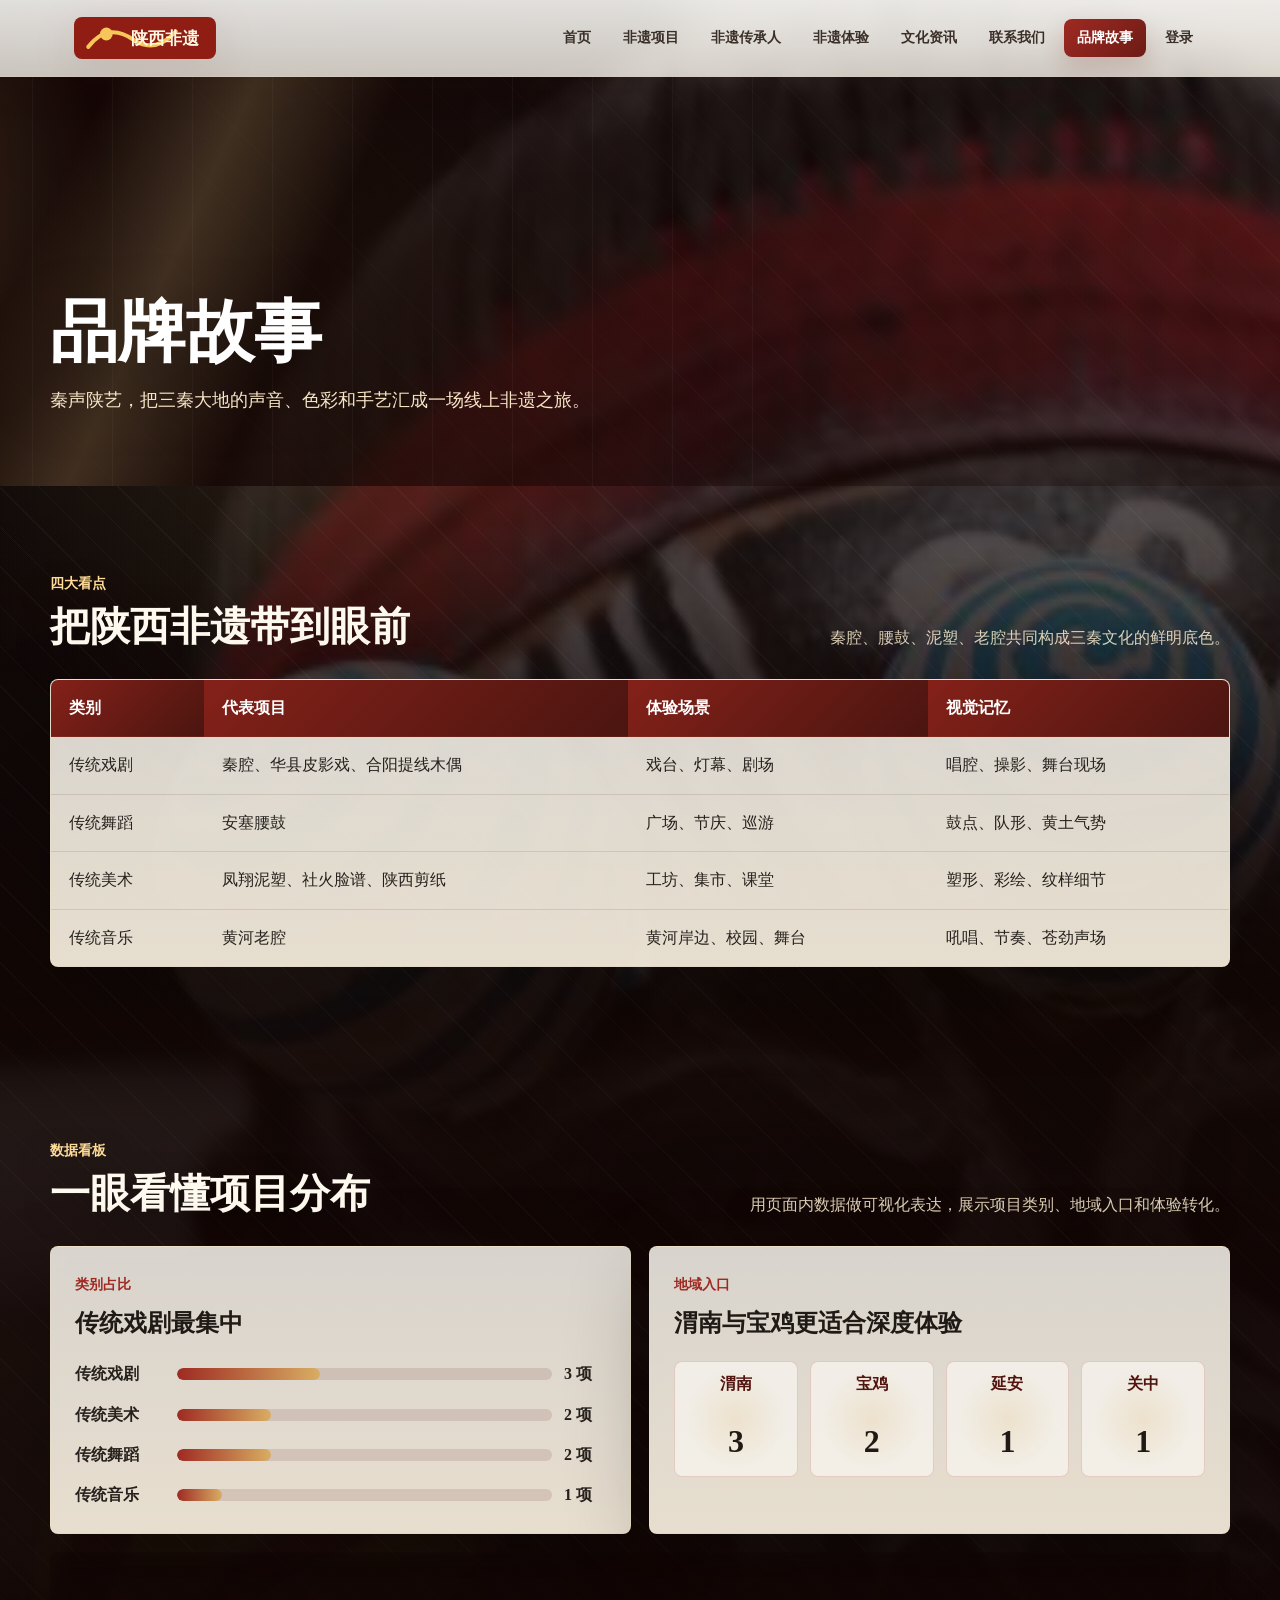
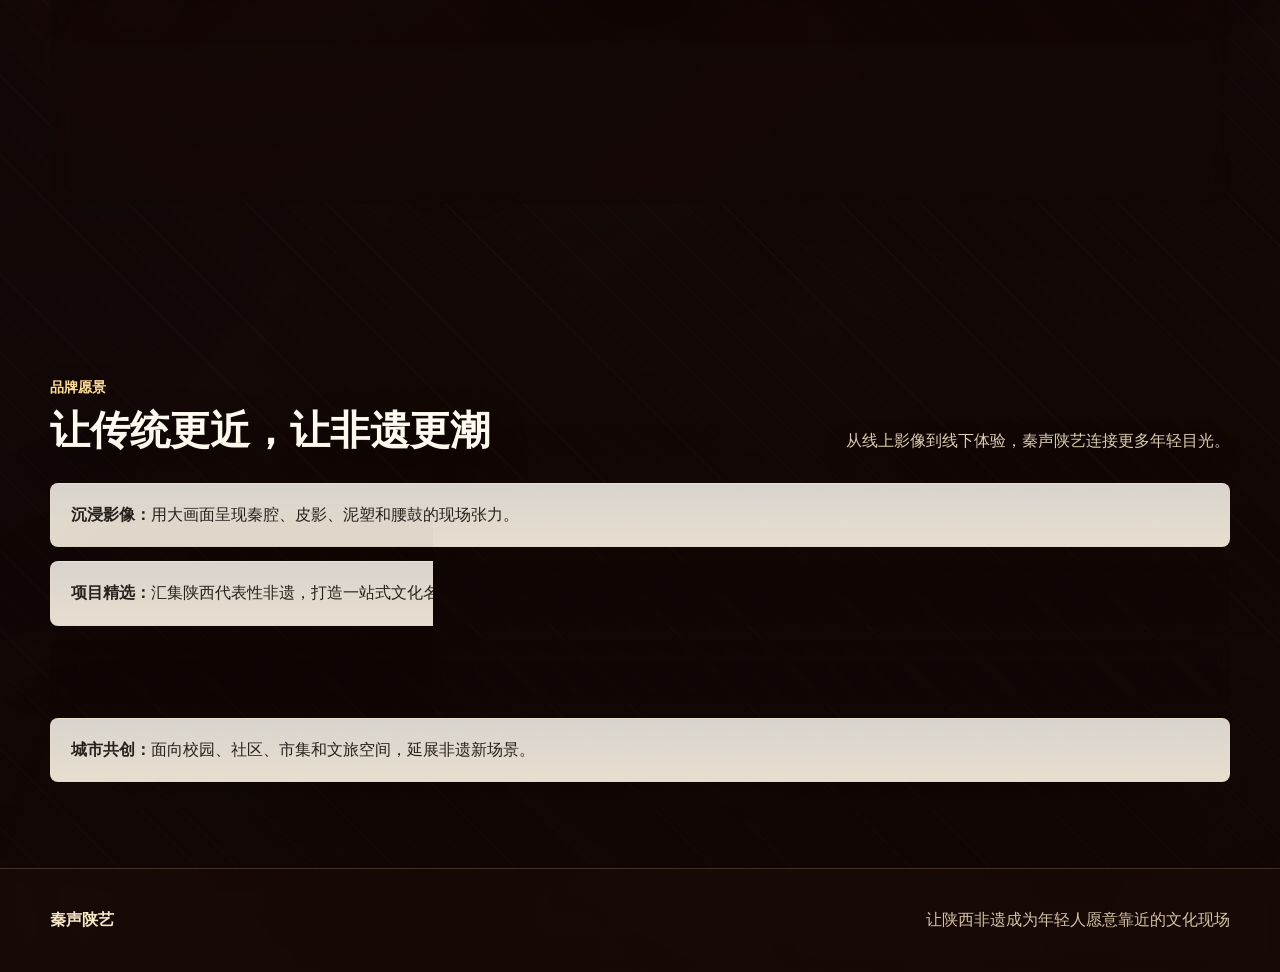
==== commit 37fad370: "优化页面滚动性能" ====
--- a/about.html
+++ b/about.html
@@ -5,9 +5,9 @@
   <meta name="viewport" content="width=device-width, initial-scale=1.0">
   <title>品牌故事 - 陕西非遗传播与互动平台</title>
   <link rel="stylesheet" href="css/reset.css?v=20260601a">
-  <link rel="stylesheet" href="css/common.css?v=20260605b">
-  <link rel="stylesheet" href="css/pages.css?v=20260605e">
-  <link rel="stylesheet" href="css/responsive.css?v=20260605a">
+  <link rel="stylesheet" href="css/common.css?v=20260608a">
+  <link rel="stylesheet" href="css/pages.css?v=20260608a">
+  <link rel="stylesheet" href="css/responsive.css?v=20260608a">
 </head>
 <body class="about-body immersive-body">
   <header class="site-header">
--- a/css/common.css
+++ b/css/common.css
@@ -44,11 +44,11 @@
     linear-gradient(180deg, rgba(255, 253, 250, 0.88), rgba(255, 249, 239, 0.78));
   border-bottom: 1px solid rgba(126, 88, 47, 0.16);
   box-shadow: 0 12px 38px rgba(45, 25, 12, 0.08);
-  backdrop-filter: blur(18px) saturate(1.18);
+  backdrop-filter: blur(10px) saturate(1.08);
 }
 
 .site-header::after {
-  content: "";
+  content: none;
   position: absolute;
   left: 0;
   right: 0;
--- a/css/pages.css
+++ b/css/pages.css
@@ -3,7 +3,7 @@
   background:
     radial-gradient(circle at 24% 16%, rgba(217, 173, 99, 0.16), transparent 24rem),
     linear-gradient(180deg, rgba(18, 7, 5, 0.44), rgba(18, 7, 5, 0.78) 48%, rgba(18, 7, 5, 0.92)),
-    var(--immersive-bg) center top / cover fixed;
+    var(--immersive-bg) center top / cover no-repeat;
 }
 
 .projects-body {
@@ -122,7 +122,7 @@
   background:
     linear-gradient(180deg, rgba(255, 252, 244, 0.84), rgba(255, 246, 229, 0.78));
   box-shadow: 0 22px 72px rgba(0, 0, 0, 0.2);
-  backdrop-filter: blur(10px) saturate(1.08);
+  backdrop-filter: blur(6px) saturate(1.04);
 }
 
 .wish-panel h2 {
@@ -172,7 +172,7 @@
   background:
     linear-gradient(180deg, rgba(255, 252, 244, 0.82), rgba(255, 246, 229, 0.74));
   box-shadow: 0 28px 90px rgba(0, 0, 0, 0.24);
-  backdrop-filter: blur(14px) saturate(1.12);
+  backdrop-filter: blur(6px) saturate(1.04);
 }
 
 .projects-page .filter-panel input,
@@ -209,7 +209,7 @@
   background:
     linear-gradient(180deg, rgba(255, 252, 244, 0.84), rgba(255, 246, 229, 0.9));
   box-shadow: 0 26px 84px rgba(0, 0, 0, 0.24);
-  backdrop-filter: blur(10px) saturate(1.08);
+  backdrop-filter: blur(4px) saturate(1.03);
 }
 
 .projects-page .project-card:hover {
@@ -230,7 +230,7 @@
   background:
     linear-gradient(180deg, rgba(255, 252, 244, 0.84), rgba(255, 246, 229, 0.9));
   box-shadow: 0 26px 84px rgba(0, 0, 0, 0.24);
-  backdrop-filter: blur(10px) saturate(1.08);
+  backdrop-filter: blur(4px) saturate(1.03);
 }
 
 .immersive-page .card:hover,
@@ -246,7 +246,7 @@
     linear-gradient(135deg, rgba(255, 248, 234, 0.72), rgba(240, 225, 196, 0.62)),
     repeating-linear-gradient(45deg, transparent 0 18px, rgba(143, 29, 20, 0.08) 18px 20px);
   box-shadow: 0 26px 84px rgba(0, 0, 0, 0.24);
-  backdrop-filter: blur(10px) saturate(1.08);
+  backdrop-filter: blur(4px) saturate(1.03);
 }
 
 .immersive-body .site-footer {
@@ -254,7 +254,26 @@
   z-index: 1;
   border-top: 1px solid rgba(255, 231, 177, 0.18);
   background: rgba(24, 10, 6, 0.76);
-  backdrop-filter: blur(12px) saturate(1.08);
+  backdrop-filter: blur(6px) saturate(1.04);
+}
+
+@media (max-width: 960px), (hover: none) {
+  .wish-panel,
+  .projects-page .filter-panel,
+  .projects-page .project-card,
+  .immersive-page .card,
+  .immersive-page .activity,
+  .immersive-page .video-panel,
+  .immersive-page .quiz-panel,
+  .immersive-page .news-list li,
+  .immersive-page .contact-item,
+  .immersive-page .source-list li,
+  .immersive-page .table-wrap,
+  .immersive-page .form-panel,
+  .immersive-page .map-box,
+  .immersive-body .site-footer {
+    backdrop-filter: none;
+  }
 }
 
 .project-card .card-body {
--- a/css/responsive.css
+++ b/css/responsive.css
@@ -17,7 +17,7 @@
     background:
       linear-gradient(180deg, rgba(255, 253, 250, 0.98), rgba(255, 248, 236, 0.98));
     box-shadow: 0 18px 44px rgba(45, 25, 12, 0.12);
-    backdrop-filter: blur(16px);
+    backdrop-filter: blur(8px);
   }
 
   .nav-list.open {
